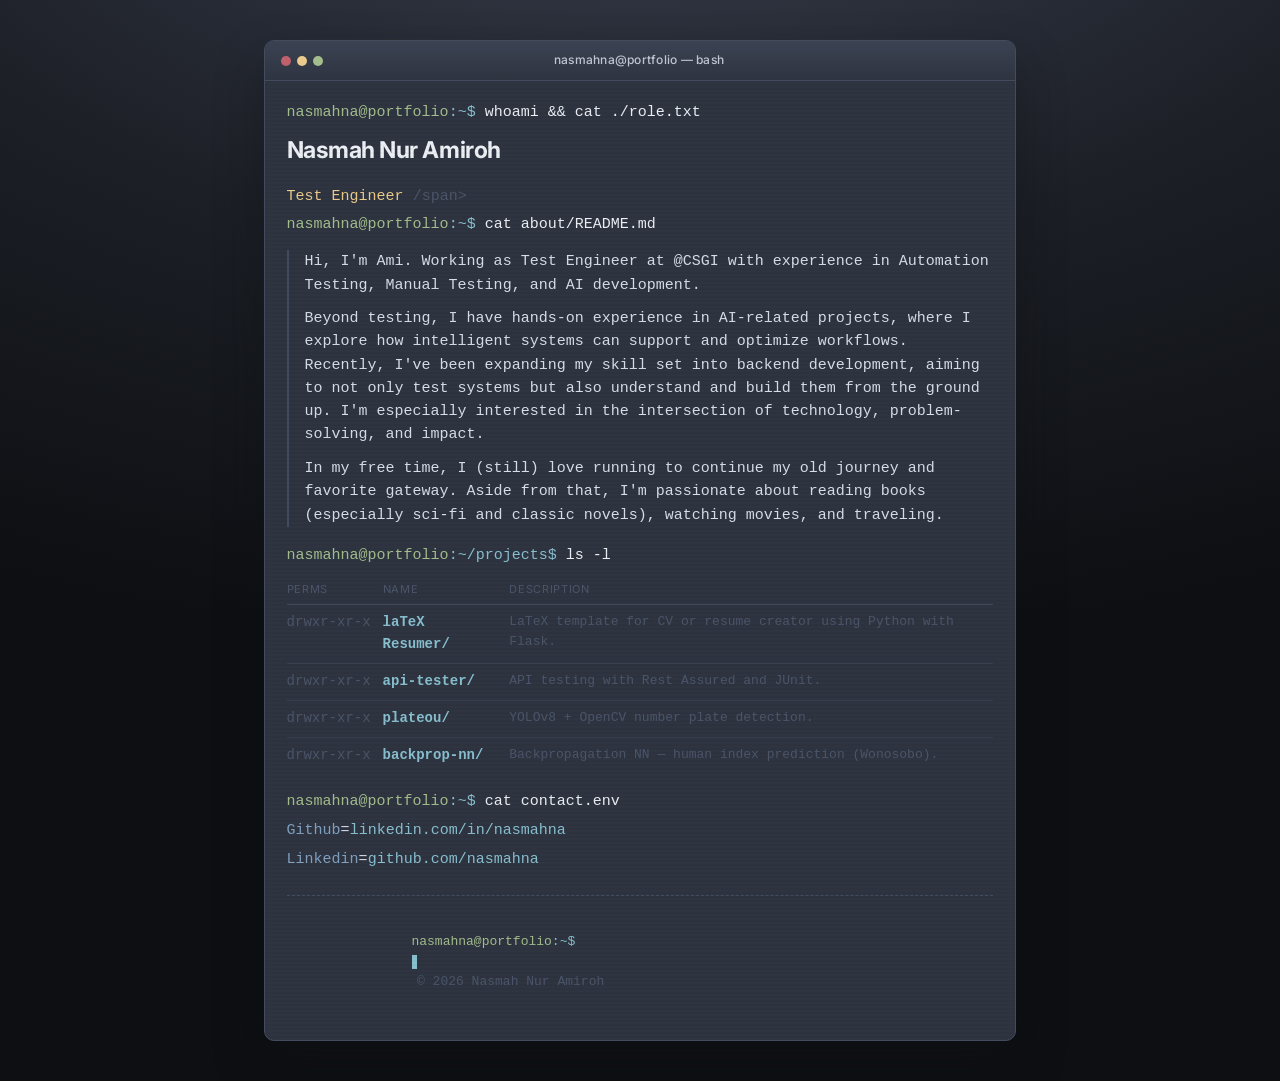
==== index.html @ 5494af34 "fix: html route" ====
<!DOCTYPE html>
<html lang="en" data-theme="nord">
<head>
    <meta charset="UTF-8">
    <meta name="viewport" content="width=device-width, initial-scale=1.0">
    <title>nasmahna@portfolio — ~</title>
    <link rel="preconnect" href="https://fonts.googleapis.com">
    <link rel="preconnect" href="https://fonts.gstatic.com" crossorigin>
    <link href="https://fonts.googleapis.com/css2?family=Inter:wght@500;600;700&family=Ubuntu+Mono:ital,wght@0,400;0,700;1,400&display=swap" rel="stylesheet">
    <link rel="stylesheet" href="css/styles.css">
</head>
<body>
<a class="skip" href="#main">Skip to content</a>
<div class="shell">
    <div class="shell__window" role="document" aria-label="Terminal-style portfolio">
        <div class="shell__titlebar">
            <div class="shell__dots" aria-hidden="true"><span></span><span></span><span></span></div>
            <span class="shell__title">nasmahna@portfolio — bash</span>
        </div>
        <main id="main" class="shell__body">
            <p class="line"><span class="prompt">nasmahna@portfolio<span class="prompt__host">:~$</span></span> <span class="cmd">whoami &amp;&amp; cat ./role.txt</span></p>
            <p class="line h1-line">Nasmah Nur Amiroh</p>
            <p class="line"><span class="str">Test Engineer</span> <span class="comment">/span></p>

            <section id="about" aria-labelledby="about-heading">
            <h2 id="about-heading" class="sr-only">About</h2>
            <p class="line"><span class="prompt">nasmahna@portfolio<span class="prompt__host">:~$</span></span> <span class="cmd">cat about/README.md</span></p>
            <div class="block">
                <p>Hi, I'm Ami. Working as Test Engineer at @CSGI with experience in Automation Testing, Manual Testing, and AI development.</p>
                <p>Beyond testing, I have hands-on experience in AI-related projects, where I explore how intelligent systems can support and optimize workflows. Recently, I've been expanding my skill set into backend development, aiming to not only test systems but also understand and build them from the ground up. I'm especially interested in the intersection of technology, problem-solving, and impact.</p>
                <p>In my free time, I (still) love running to continue my old journey and favorite gateway. Aside from that, I'm passionate about reading books (especially sci-fi and classic novels), watching movies, and traveling.</p>
            </div>
            </section>

            <section id="projects" aria-labelledby="projects-heading">
            <h2 id="projects-heading" class="sr-only">Projects</h2>
            <p class="line"><span class="prompt">nasmahna@portfolio<span class="prompt__host">:~/projects$</span></span> <span class="cmd">ls -l</span></p>
            <table class="ls-table" aria-label="Projects">
                <thead>
                <tr>
                    <th scope="col">Perms</th>
                    <th scope="col">Name</th>
                    <th scope="col">Description</th>
                </tr>
                </thead>
                <tbody>
                <tr>
                    <td class="perm">drwxr-xr-x</td>
                    <td class="name"><a href="https://latex-generator.vercel.app/" target="_blank" rel="noopener noreferrer">laTeX Resumer/</a></td>
                    <td class="meta">LaTeX template for CV or resume creator using Python with Flask.</td>
                </tr>
                <tr>
                    <td class="perm">drwxr-xr-x</td>
                    <td class="name"><a href="https://simple-api-lac-three.vercel.app/" target="_blank" rel="noopener noreferrer">api-tester/</a></td>
                    <td class="meta">API testing with Rest Assured and JUnit.</td>
                </tr>
                <tr>
                    <td class="perm">drwxr-xr-x</td>
                    <td class="name"><a href="https://github.com/nasmahna/Number-Plate-Detection" target="_blank" rel="noopener noreferrer">plateou/</a></td>
                    <td class="meta">YOLOv8 + OpenCV number plate detection.</td>
                </tr>
                <tr>
                    <td class="perm">drwxr-xr-x</td>
                    <td class="name"><a href="https://github.com/nasmahna/Backpropagation-NN" target="_blank" rel="noopener noreferrer">backprop-nn/</a></td>
                    <td class="meta">Backpropagation NN — human index prediction (Wonosobo).</td>
                </tr>
                </tbody>
            </table>
            </section>

            <section id="contact" aria-labelledby="contact-heading">
            <h2 id="contact-heading" class="sr-only">Contact</h2>
            <p class="line"><span class="prompt">nasmahna@portfolio<span class="prompt__host">:~$</span></span> <span class="cmd">cat contact.env</span></p>
            <p class="line"><span class="key">Github</span>=<span class="str"><a href="https://www.linkedin.com/in/nasmahna" target="_blank" rel="noopener noreferrer">linkedin.com/in/nasmahna</a></span></p>
            <p class="line"><span class="key">Linkedin</span>=<span class="str"><a href="https://github.com/nasmahna?tab=repositories" target="_blank" rel="noopener noreferrer">github.com/nasmahna</a></span></p>
            </section>

            <p class="line footer-line">
                <span class="prompt">nasmahna@portfolio<span class="prompt__host">:~$</span></span>
                <span class="cursor" aria-hidden="true"></span>
                <span class="comment" style="margin-left: 0.35rem;">&copy; 2026 Nasmah Nur Amiroh</span>
            </p>
        </main>
    </div>
</div>
</body>
</html>
---- css/styles.css ----
/* Nord-inspired terminal aesthetic — Ubuntu Mono + Inter */

:root {
    --nord0: #2e3440;
    --nord1: #3b4252;
    --nord2: #434c5e;
    --nord3: #4c566a;
    --nord4: #d8dee9;
    --nord6: #eceff4;
    --nord7: #8fbcbb;
    --nord8: #88c0d0;
    --nord9: #81a1c1;
    --nord10: #5e81ac;
    --nord11: #bf616a;
    --nord12: #d08770;
    --nord13: #ebcb8b;
    --nord14: #a3be8c;
    --font-mono: "Ubuntu Mono", ui-monospace, monospace;
    --font-sans: "Inter", system-ui, sans-serif;
    --term-radius: 10px;
    --term-shadow: 0 24px 48px rgba(15, 17, 21, 0.45);
}

*,
*::before,
*::after {
    box-sizing: border-box;
}

html {
    scroll-behavior: smooth;
}

@media (prefers-reduced-motion: reduce) {
    html {
        scroll-behavior: auto;
    }
}

body {
    margin: 0;
    min-height: 100vh;
    font-family: var(--font-mono);
    font-size: 15px;
    line-height: 1.55;
    color: var(--nord4);
    background: radial-gradient(ellipse 120% 80% at 50% -20%, #3b4252 0%, #1c1f26 55%, #0d0f12 100%);
    -webkit-font-smoothing: antialiased;
}

a {
    color: var(--nord8);
    text-decoration: none;
    text-underline-offset: 2px;
}

a:hover {
    color: var(--nord7);
    text-decoration: underline;
}

a:focus-visible {
    outline: 2px solid var(--nord8);
    outline-offset: 2px;
}

.shell {
    max-width: 52rem;
    margin: 0 auto;
    padding: clamp(1rem, 4vw, 2.5rem);
}

.shell__window {
    background: var(--nord0);
    border-radius: var(--term-radius);
    box-shadow: var(--term-shadow);
    border: 1px solid var(--nord2);
    overflow: hidden;
}

.shell__titlebar {
    display: flex;
    align-items: center;
    gap: 0.5rem;
    padding: 0.65rem 1rem;
    background: linear-gradient(180deg, var(--nord1) 0%, var(--nord0) 100%);
    border-bottom: 1px solid var(--nord2);
    font-family: var(--font-sans);
    font-size: 12px;
    font-weight: 500;
    letter-spacing: 0.02em;
    color: var(--nord3);
}

.shell__dots {
    display: flex;
    gap: 6px;
}

.shell__dots span {
    width: 10px;
    height: 10px;
    border-radius: 50%;
}

.shell__dots span:nth-child(1) {
    background: #bf616a;
}

.shell__dots span:nth-child(2) {
    background: #ebcb8b;
}

.shell__dots span:nth-child(3) {
    background: #a3be8c;
}

.shell__title {
    flex: 1;
    text-align: center;
    margin-right: 52px;
    color: var(--nord4);
    opacity: 0.85;
}

.shell__body {
    padding: 1.25rem 1.35rem 1.75rem;
    position: relative;
    min-height: 60vh;
}

.shell__body::after {
    content: "";
    position: absolute;
    inset: 0;
    pointer-events: none;
    background: repeating-linear-gradient(
        0deg,
        transparent,
        transparent 2px,
        rgba(0, 0, 0, 0.03) 2px,
        rgba(0, 0, 0, 0.03) 4px
    );
    border-radius: 0 0 var(--term-radius) var(--term-radius);
}

.line {
    margin: 0 0 0.35rem;
    white-space: pre-wrap;
    word-break: break-word;
}

.line:last-child {
    margin-bottom: 0;
}

.prompt {
    color: var(--nord14);
    user-select: none;
}

.prompt__host {
    color: var(--nord8);
}

.cmd {
    color: var(--nord6);
}

.comment {
    color: var(--nord3);
}

.str {
    color: var(--nord13);
}

.key {
    color: var(--nord9);
}

.val {
    color: var(--nord4);
}

.dir {
    color: var(--nord8);
}

.exe {
    color: var(--nord14);
}

.err {
    color: var(--nord11);
}

.h1-line {
    font-family: var(--font-sans);
    font-weight: 700;
    font-size: clamp(1.15rem, 3vw, 1.45rem);
    color: var(--nord6);
    letter-spacing: -0.02em;
    margin: 0.5rem 0 1rem;
}

.block {
    margin: 0.85rem 0 1.1rem;
    padding-left: 0;
    border-left: 2px solid var(--nord2);
    padding-left: 1rem;
}

.block p {
    margin: 0 0 0.65rem;
}

.block p:last-child {
    margin-bottom: 0;
}

.ls-table {
    width: 100%;
    border-collapse: collapse;
    font-size: 14px;
    margin: 0.5rem 0 1rem;
}

.ls-table th {
    text-align: left;
    font-weight: 400;
    color: var(--nord3);
    padding: 0.35rem 0.75rem 0.35rem 0;
    border-bottom: 1px solid var(--nord2);
    font-family: var(--font-sans);
    font-size: 11px;
    text-transform: uppercase;
    letter-spacing: 0.06em;
}

.ls-table td {
    padding: 0.45rem 0.75rem 0.45rem 0;
    vertical-align: top;
    border-bottom: 1px solid rgba(76, 86, 106, 0.35);
}

.ls-table tr:last-child td {
    border-bottom: none;
}

.ls-table .perm {
    color: var(--nord3);
    white-space: nowrap;
}

.ls-table .name a {
    font-weight: 600;
}

.ls-table .meta {
    color: var(--nord3);
    font-size: 13px;
}

.footer-line {
    margin-top: 1.5rem;
    padding-top: 1rem;
    border-top: 1px dashed var(--nord2);
    color: var(--nord3);
    font-size: 13px;
}

.cursor {
    display: inline-block;
    width: 0.55ch;
    height: 1.1em;
    background: var(--nord8);
    margin-left: 1px;
    vertical-align: text-bottom;
    animation: blink 1s step-end infinite;
}

@media (prefers-reduced-motion: reduce) {
    .cursor {
        animation: none;
        opacity: 1;
    }
}

@keyframes blink {
    50% {
        opacity: 0;
    }
}

.skip {
    position: absolute;
    left: -9999px;
    top: 0.5rem;
    z-index: 100;
    padding: 0.5rem 1rem;
    background: var(--nord10);
    color: var(--nord6);
    font-family: var(--font-sans);
    font-size: 13px;
    border-radius: 4px;
}

.skip:focus {
    left: 0.5rem;
}

.sr-only {
    position: absolute;
    width: 1px;
    height: 1px;
    padding: 0;
    margin: -1px;
    overflow: hidden;
    clip: rect(0, 0, 0, 0);
    white-space: nowrap;
    border: 0;
}
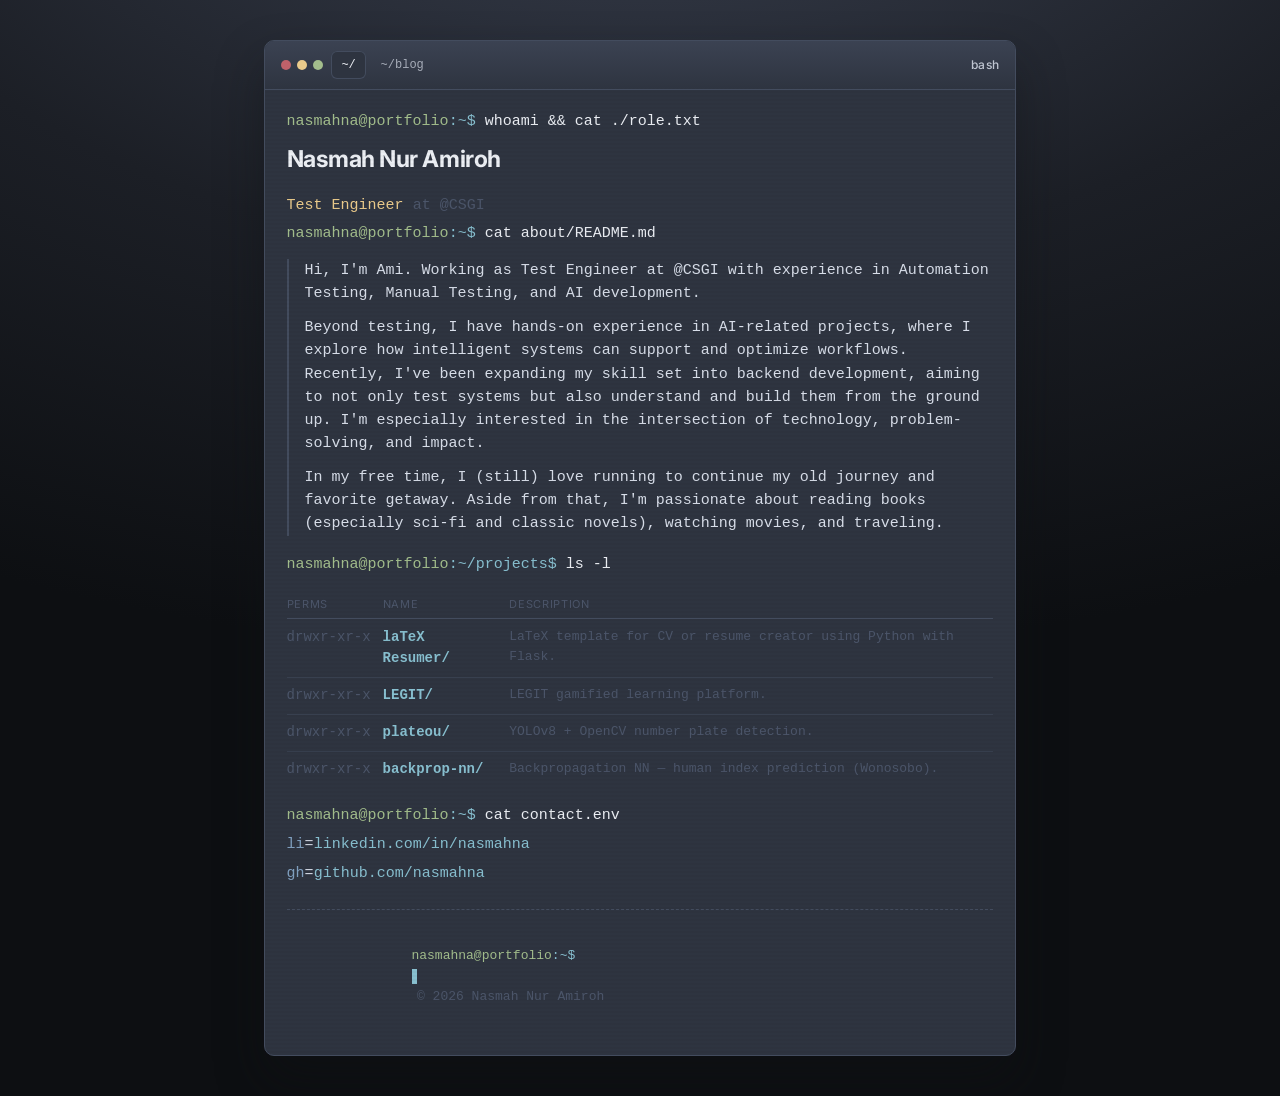
==== commit 05518602: "fix: index and styling" ====
--- a/index.html
+++ b/index.html
@@ -15,12 +15,16 @@
     <div class="shell__window" role="document" aria-label="Terminal-style portfolio">
         <div class="shell__titlebar">
             <div class="shell__dots" aria-hidden="true"><span></span><span></span><span></span></div>
-            <span class="shell__title">nasmahna@portfolio — bash</span>
+            <nav class="shell__tabs" aria-label="Site">
+                <a class="shell__tab is-active" href="index.html" aria-current="page">~/</a>
+                <a class="shell__tab" href="blog.html">~/blog</a>
+            </nav>
+            <span class="shell__title">bash</span>
         </div>
         <main id="main" class="shell__body">
             <p class="line"><span class="prompt">nasmahna@portfolio<span class="prompt__host">:~$</span></span> <span class="cmd">whoami &amp;&amp; cat ./role.txt</span></p>
             <p class="line h1-line">Nasmah Nur Amiroh</p>
-            <p class="line"><span class="str">Test Engineer</span> <span class="comment">/span></p>
+            <p class="line"><span class="str">Test Engineer</span> <span class="comment">at @CSGI</span></p>
 
             <section id="about" aria-labelledby="about-heading">
             <h2 id="about-heading" class="sr-only">About</h2>
@@ -28,13 +32,14 @@
             <div class="block">
                 <p>Hi, I'm Ami. Working as Test Engineer at @CSGI with experience in Automation Testing, Manual Testing, and AI development.</p>
                 <p>Beyond testing, I have hands-on experience in AI-related projects, where I explore how intelligent systems can support and optimize workflows. Recently, I've been expanding my skill set into backend development, aiming to not only test systems but also understand and build them from the ground up. I'm especially interested in the intersection of technology, problem-solving, and impact.</p>
-                <p>In my free time, I (still) love running to continue my old journey and favorite gateway. Aside from that, I'm passionate about reading books (especially sci-fi and classic novels), watching movies, and traveling.</p>
+                <p>In my free time, I (still) love running to continue my old journey and favorite getaway. Aside from that, I'm passionate about reading books (especially sci-fi and classic novels), watching movies, and traveling.</p>
             </div>
             </section>
 
             <section id="projects" aria-labelledby="projects-heading">
             <h2 id="projects-heading" class="sr-only">Projects</h2>
             <p class="line"><span class="prompt">nasmahna@portfolio<span class="prompt__host">:~/projects$</span></span> <span class="cmd">ls -l</span></p>
+            <div class="ls-wrap">
             <table class="ls-table" aria-label="Projects">
                 <thead>
                 <tr>
@@ -51,8 +56,8 @@
                 </tr>
                 <tr>
                     <td class="perm">drwxr-xr-x</td>
-                    <td class="name"><a href="https://simple-api-lac-three.vercel.app/" target="_blank" rel="noopener noreferrer">api-tester/</a></td>
-                    <td class="meta">API testing with Rest Assured and JUnit.</td>
+                    <td class="name"><a href="https://legit-landing.vercel.app/" target="_blank" rel="noopener noreferrer">LEGIT/</a></td>
+                    <td class="meta">LEGIT gamified learning platform.</td>
                 </tr>
                 <tr>
                     <td class="perm">drwxr-xr-x</td>
@@ -66,13 +71,14 @@
                 </tr>
                 </tbody>
             </table>
+            </div>
             </section>
 
             <section id="contact" aria-labelledby="contact-heading">
             <h2 id="contact-heading" class="sr-only">Contact</h2>
             <p class="line"><span class="prompt">nasmahna@portfolio<span class="prompt__host">:~$</span></span> <span class="cmd">cat contact.env</span></p>
-            <p class="line"><span class="key">Github</span>=<span class="str"><a href="https://www.linkedin.com/in/nasmahna" target="_blank" rel="noopener noreferrer">linkedin.com/in/nasmahna</a></span></p>
-            <p class="line"><span class="key">Linkedin</span>=<span class="str"><a href="https://github.com/nasmahna?tab=repositories" target="_blank" rel="noopener noreferrer">github.com/nasmahna</a></span></p>
+            <p class="line"><span class="key">li</span>=<span class="str"><a href="https://www.linkedin.com/in/nasmahna" target="_blank" rel="noopener noreferrer">linkedin.com/in/nasmahna</a></span></p>
+            <p class="line"><span class="key">gh</span>=<span class="str"><a href="https://github.com/nasmahna?tab=repositories" target="_blank" rel="noopener noreferrer">github.com/nasmahna</a></span></p>
             </section>
 
             <p class="line footer-line">
--- a/css/styles.css
+++ b/css/styles.css
@@ -64,6 +64,10 @@
     outline-offset: 2px;
 }
 
+code {
+    color: var(--nord13);
+}
+
 .shell {
     max-width: 52rem;
     margin: 0 auto;
@@ -116,11 +120,64 @@
 }
 
 .shell__title {
-    flex: 1;
-    text-align: center;
-    margin-right: 52px;
+    flex: 0 0 auto;
+    text-align: right;
+    margin-right: 0;
+    margin-left: auto;
     color: var(--nord4);
     opacity: 0.85;
+    white-space: nowrap;
+}
+
+.shell__tabs {
+    display: flex;
+    align-items: center;
+    gap: 4px;
+    min-width: 0;
+}
+
+.shell__tab {
+    font-family: var(--font-mono);
+    font-size: 12px;
+    font-weight: 400;
+    letter-spacing: 0;
+    color: var(--nord4);
+    opacity: 0.7;
+    padding: 0.28rem 0.65rem;
+    border-radius: 6px;
+    text-decoration: none;
+}
+
+.shell__tab:hover {
+    opacity: 1;
+    color: var(--nord6);
+    text-decoration: none;
+    background: var(--nord2);
+}
+
+.shell__tab.is-active {
+    opacity: 1;
+    color: var(--nord6);
+    background: var(--nord0);
+    box-shadow: inset 0 0 0 1px var(--nord2);
+}
+
+.post {
+    margin: 0 0 1.75rem;
+}
+
+.post__title {
+    font-family: var(--font-sans);
+    font-weight: 700;
+    font-size: 1.05rem;
+    color: var(--nord6);
+    margin: 0.4rem 0 0.15rem;
+}
+
+.post__meta {
+    color: var(--nord3);
+    font-size: 13px;
+    margin: 0 0 0.65rem;
 }
 
 .shell__body {
@@ -219,6 +276,11 @@
     margin-bottom: 0;
 }
 
+.ls-wrap {
+    overflow-x: auto;
+    -webkit-overflow-scrolling: touch;
+}
+
 .ls-table {
     width: 100%;
     border-collapse: collapse;
